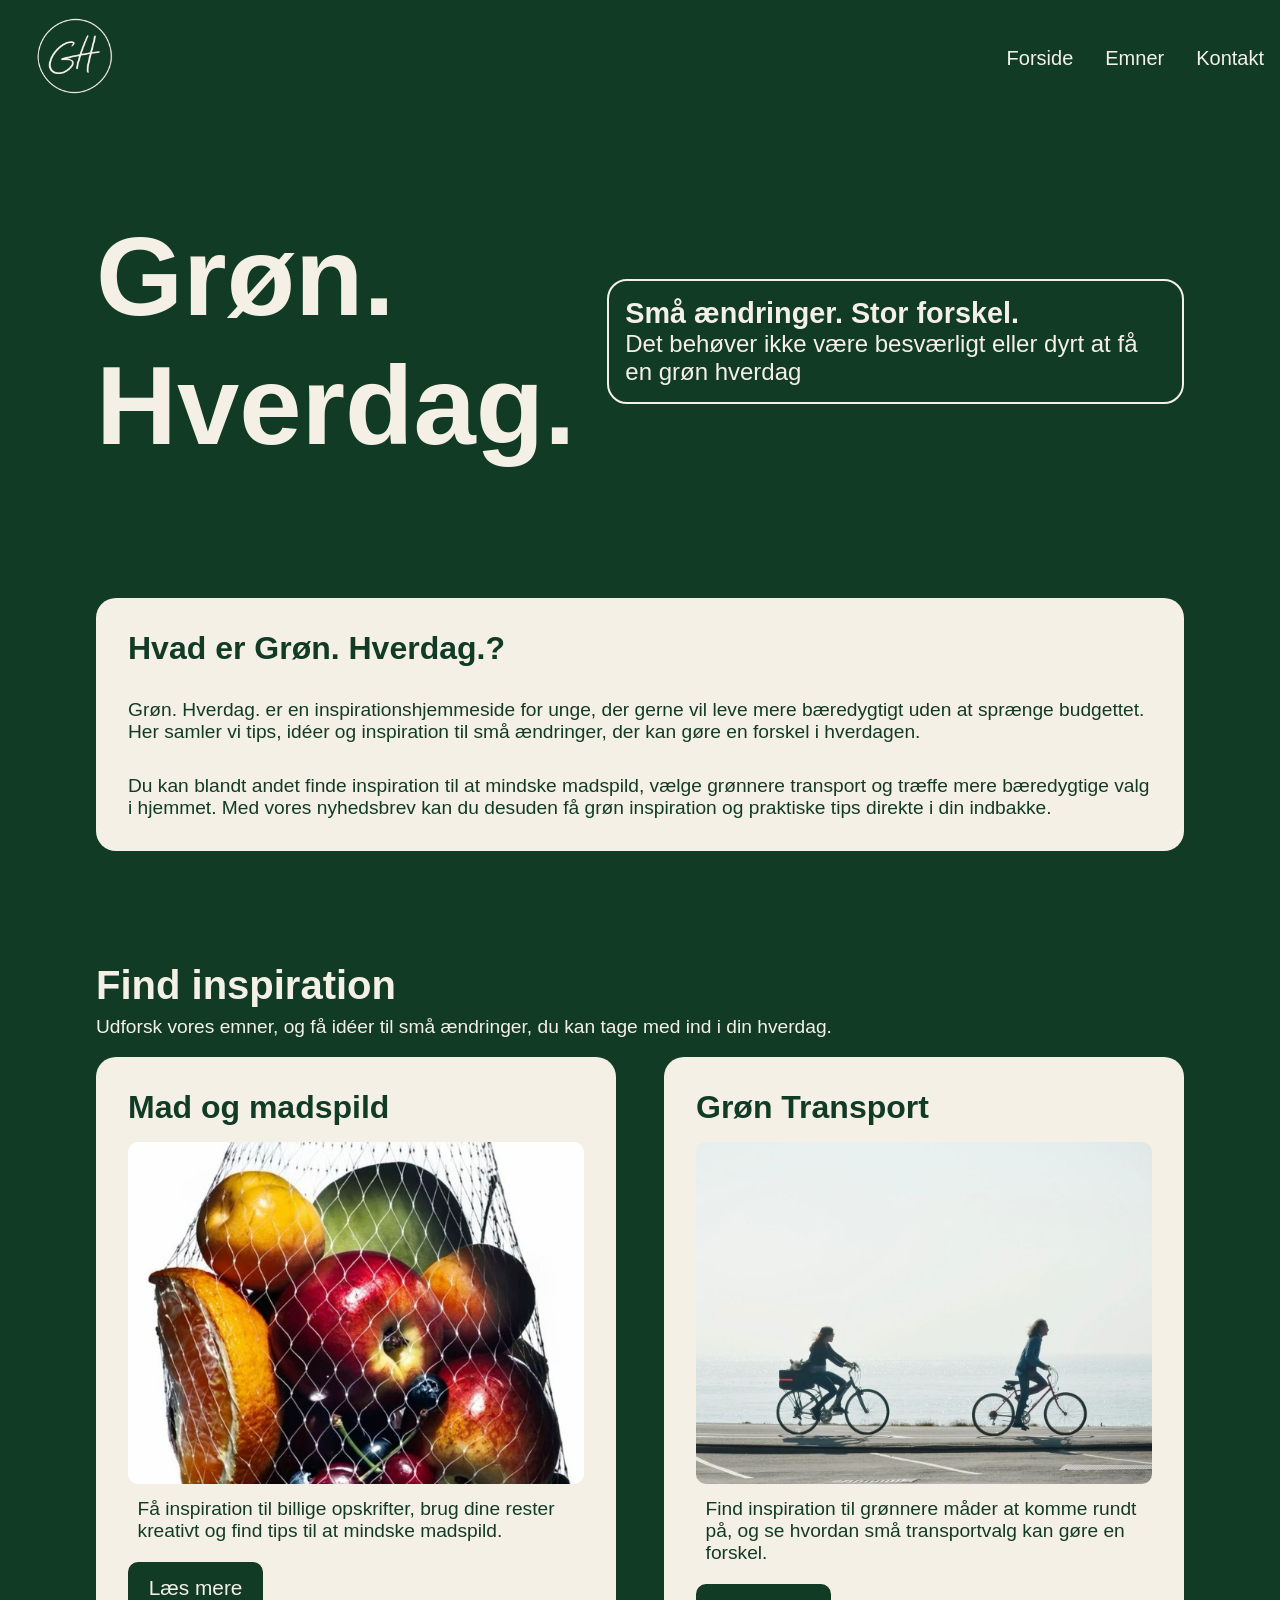
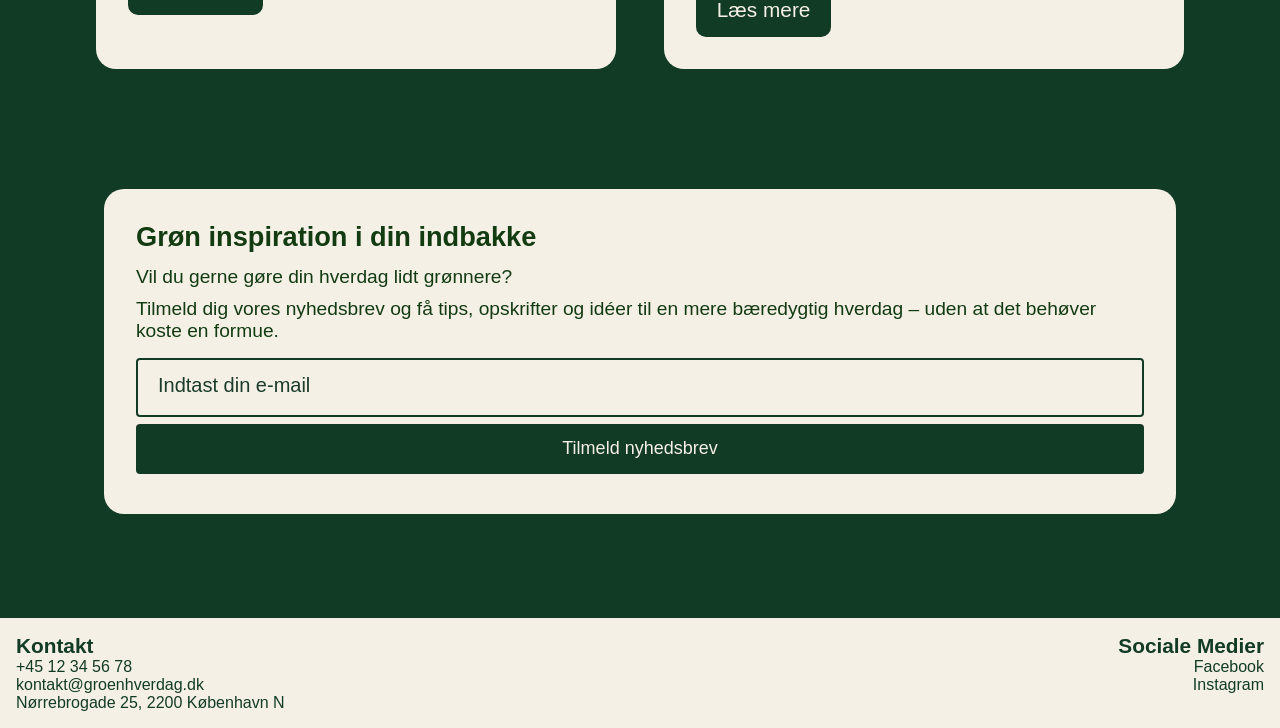
==== index.html @ bbac8c25 "Add files via upload" ====
<!DOCTYPE html>
<html lang="da">
<head>
    <meta charset="UTF-8">
    <meta name="viewport" content="width=device-width, initial-scale=1.0">
    <title>Forside</title>
    <link rel="stylesheet" href="css/style.css">
</head>
<body>
    <header>
         <a href="index.html"><img src="img/logo.img.png" alt="Grøn. Hverdag. logo"></a>
        <nav>
            <ul>
                <li><a href="index.html">Forside</a></li>
                <li><a href="mad-og-madspild.html">Emner</a></li>
                <li><a href="kontakt.html">Kontakt</a></li>
            </ul>
        </nav>
    </header>

    <main>
        <section class="hero">
            <h1>Grøn. <br> Hverdag.</h1> <!-- br at for at lave linjeskift-->
                <div class="hero-box">
                    <h2>Små ændringer. Stor forskel.</h2>
                    <p>
                        Det behøver ikke være besværligt eller dyrt at få en grøn hverdag
                    </p>
                </div>

        </section>

        <section class="groen-hverdag">
            <h2>Hvad er Grøn. Hverdag.?</h2>
                <p>Grøn. Hverdag. er en inspirationshjemmeside for unge, der gerne vil leve mere bæredygtigt uden at sprænge budgettet. Her samler vi tips, idéer og inspiration til små ændringer, der kan gøre en forskel i hverdagen. </p> 
                <p>Du kan blandt andet finde inspiration til at mindske madspild, vælge grønnere transport og træffe mere bæredygtige valg i hjemmet. Med vores nyhedsbrev kan du desuden få grøn inspiration og praktiske tips direkte i din indbakke.</p>
            
        </section>

        <section class="inspiration">
            <h2>Find inspiration</h2>
            <p>Udforsk vores emner, og få idéer til små ændringer, du kan tage med ind i din hverdag.</p>

                <div class="inspiration-cards">
                    
                    <div class="inspiration-card-mad">
                    <h3>Mad og madspild</h3>
                    <img src="img/madspild.jpg" alt="Friske frugter i et net">
                    <p>Få inspiration til billige opskrifter, brug dine rester kreativt og find tips til at mindske madspild.</p>
                    <a href="mad-og-madspild.html">Læs mere</a>
                    </div>

                    <div class="inspiration-card-transport">
                    <h3>Grøn Transport</h3>
                    <img src="img/groen-transport.jpg" alt="To mennesker som cykler ved vandet på en cykelsti">
                    <p>Find inspiration til grønnere måder at komme rundt på, og se hvordan små transportvalg kan gøre en forskel.</p>
                    <a href="#">Læs mere</a>
                    </div>

                </div>
        </section>

        <section class="nyhedsbrev">
            <h2>Grøn inspiration i din indbakke</h2>
                <p>Vil du gerne gøre din hverdag lidt grønnere?</p> 
               <p>Tilmeld dig vores nyhedsbrev og få tips, opskrifter og idéer til en mere bæredygtig hverdag – uden at det behøver koste en formue.</p>
                
                <form>
                    <label for="mail" class="visually-hidden">Din e-mail</label> <!--For den stadig er brugervenlig til skærmlæsning-->
                    <input id="mail" type="email" required placeholder="Indtast din e-mail">
                    <input type="submit" name="submit" value="Tilmeld nyhedsbrev">
                </form>
        </section>
    </main>

    <footer>
        <section class="kontakt">
             <h2>Kontakt</h2>
            <a href="tel: +4512345678">+45 12 34 56 78</a>
            <a href="mailto: kontakt@groenhverdag.dk">kontakt@groenhverdag.dk</a>
            <p>Nørrebrogade 25, 2200 København N</p>
        </section>
           
        <section class="sociale-medier">
            <h2>Sociale Medier</h2>
            <a href="#">Facebook</a>
            <a href="#">Instagram</a>
        </section>
    </footer>
</body>
</html>
---- css/style.css ----
* {
    margin: 0;
    box-sizing: border-box; 
}

/*Generelt*/
body {
    font-family: Arial, Helvetica, sans-serif;
    background-color: #123B25;
}

/*Bileder*/
img {
    max-width: 100%; /*billeder kan aldrig blive større end dens dimensioner*/
    height: auto; /*Bevarer billedernes proportioner.*/
}

/*header*/
header {
    display: flex;
    flex-direction: row; /*placerer logo og navigation under hinanden.*/
    justify-content: space-between;
    align-items: center;
    padding: 1em;
}

header img { /*kalder på img inde i header*/
    width: 120px; 
}

nav ul {
    display: flex;
    justify-content: center;
    gap: 2em;
    list-style: none;
}

nav a {
    text-decoration: none;
    color: #F5F0E6; 
    font-size: 20px;
}

a:hover {
    text-decoration: underline;
    color: #F5F0E6; 
}

/*Footer*/
footer{
    background-color: #F5F0E6;
    padding: 1em;
    display: flex;
    flex-direction: column;
    gap: 2em;
    text-align: center;
}

footer h2{
    background-color: #F5F0E6;
    color: #123B25;
    font-size: 1.3em;
}

footer p {
    background-color: #F5F0E6;
    color: #123B25;
}

footer a {
    background-color: #F5F0E6;
    color: #123B25;
    display: block;
    text-decoration: none;
}

footer a:hover{
    text-decoration: underline;
    color: #123B25;
}
    

/*Hero på allesider*/
.hero {
    display: flex;
    flex-direction: column; /*placerer elementerne under hinanden.*/
    align-items: flex-start; /*starter fra ve*/
    padding: 1em;
    color: #F5F0E6;
}

.hero h1 {
    font-size: 5em;
    padding: 1rem;
}

.hero-box{
    margin: 1rem;
    padding: 1rem;
    border: #F5F0E6 solid 2px;
    border-radius: 20px;
}

.hero-box h2{
    font-size: 1.5em;
}

.hero p {
    font-size: 1.2em;
}

/*FORSIDE*/
/*Hvad er Grøn.Hverdag.? afsnit*/
.groen-hverdag {
    background-color: #F5F0E6;
    border-radius: 20px;
    padding: 1rem;
    margin: 2rem;
}

.groen-hverdag h2 {
    background-color: #F5F0E6; 
    color: #123B25;
    font-size: 2em;
    padding: 1rem;
}

.groen-hverdag p {
    background-color: #F5F0E6; 
    color: #123B25;
    font-size: 1.2em;
    padding: 1rem;
}

/*Find inspiration afsnit*/
.inspiration{
    margin: 1rem;
    padding: 1rem;
}

.inspiration h2 {
    color: #F5F0E6;
    font-size: 2.5em;
    margin-bottom: 0.5rem;
}

.inspiration p {
    color: #F5F0E6;
    font-size: 1.2em;
    margin-bottom: 1em;
}

.inspiration a {
    display: inline-block;
    background-color: #123B25;
    color: #F5F0E6;
    text-decoration: none;
    padding: 0.7em 1em;
    border-radius: 10px;
    margin-top: 0.5em;
    font-size: 1.3em;
}

.inspiration a:hover {
    text-decoration: underline;
    color: #F5F0E6;
}

.inspiration-cards {
    display: flex;
    flex-direction: column;
    gap: 2em;
    
}

.inspiration-cards img{
    border-radius: 10px;
}

.inspiration-cards h3 {
    color: #123B25;
    background-color: #F5F0E6;
    font-size: 2em;
    margin-bottom: 0.5em;
}

.inspiration-cards p {
    color: #123B25;
    background-color: #F5F0E6;
    font-size: 1.2em;
    margin: 0.5em;
} 

.inspiration-card-mad, .inspiration-card-transport {
    background-color: #F5F0E6;
    padding: 2em;
    border-radius: 20px;
}

/*Nyhedsbrev tilmelding*/
.nyhedsbrev {
    background-color: #F5F0E6;
    color: #123B25;
    margin: 2rem;
    padding: 2rem;
    border-radius: 20px;
}

.nyhedsbrev h2 {
    background-color: #F5F0E6;
    color: #123b12;
    font-size: 1.7em;
    margin-bottom: 0.5em;
}

.nyhedsbrev form{
    background-color: #F5F0E6;
    margin-bottom: 0.5em;
}

.nyhedsbrev p {
    background-color: #F5F0E6;
    color: #123b12;
    font-size: 1.2em;
    margin-bottom: 0.5em;
}

.nyhedsbrev input[type=email] {
    background-color: #F5F0E6;
    width: 100%;
    padding: 1.5em;
    border: 2px solid #123B25;
    border-radius: 4px;
    margin-top: 0.5em;
    margin-bottom: 0.5em;
}

.nyhedsbrev input[type=submit] {
    background-color: #123B25;
    color: #F5F0E6;
    padding: 0.8em 1.5em;
    border: none;
    border-radius: 4px;
    width:100%;
    font-size: 18px;
    cursor: pointer; /*viser en hånd, når musen holdes over knappen.*/
}


/*HUSK AT FORKLAR*/
.visually-hidden{
    border: 0;
	clip: rect(0 0 0 0);
	height: 1px;
	margin: -1px;
	overflow: hidden;
	padding: 0;
	position: absolute;
	width: 1px;
}

/*Mad og madspild*/
.tips-box {
    background-color: #F5F0E6;
    border-radius: 20px;
    padding: 2rem;
    margin: 2rem;
}

.tips-box h2{
    background-color: #F5F0E6; 
    color: #123B25;
    font-size: 2em;
    margin-bottom: 0.5em;
}

.tips-box h3 {
    background-color: #F5F0E6; 
    color: #123B25;
    font-size: 1.5em;
    margin-bottom: 0.3rem;
}

.tips-box p {
    background-color: #F5F0E6; 
    color: #123B25;
    font-size: 1.2em;
    margin-bottom: 1em;
}

/*Opskifter afsnit*/
.opskrifter{
    margin: 1rem;
    padding: 1rem;
}

.opskrifter h2 {
    color: #F5F0E6;
    font-size: 2.5em;
    margin-bottom: 0.3em;
}

.opskrifter-cards {
    display: flex;
    flex-direction: column;
    gap: 2em;
}

.opskrifter-cards-1, .opskrifter-cards-2, .opskrifter-cards-3, .opskrifter-cards-4 {
    background-color: #F5F0E6;
    padding: 2em;
    border-radius: 20px;
    margin-bottom: 1em;
}

.opskrifter-cards img{
    border-radius: 10px;
}

.opskrifter-cards h3 {
    color: #123B25;
    background-color: #F5F0E6;
    font-size: 2em;
    margin-bottom: 0.5em;
}

.opskrifter-cards p {
    color: #123B25;
    background-color: #F5F0E6;
    font-size: 1.2em;
    margin: 0.5em ;
} 

.opskrifter a {
    display: inline-block;
    background-color: #123B25;
    color: #F5F0E6;
    text-decoration: none;
    padding: 0.7em 1em;
    border-radius: 10px;
    margin-top: 0.5em;
    font-size: 1.3em;
}

.opskrifter a:hover {
    text-decoration: underline;
    color: #F5F0E6;
}

/*Kontakt-siden*/
.kontakt-form{
    background-color: #F5F0E6;
    color: #123B25;
    padding: 1.3em;
    margin: 2em;
    border-radius: 20px;
    margin-bottom: 5em;
}

.kontakt-form input, .kontakt-form textarea {
    background-color: #F5F0E6;
    width: 100%;
    padding: 1.5em;
    border: 2px solid #123B25;
    border-radius: 4px;
    margin-top: 0.5em;
    margin-bottom: 2.5em;
}

.kontakt-form h2 {
    background-color: #F5F0E6;
    color: #123B25;
    margin-bottom: 0.5em;
    font-size: 2.5em;
}

.kontakt-form form{
    background-color: #F5F0E6;
    color: #123B25;
    margin-bottom: 0.5em;
}

.kontakt-form label {
    background-color: #F5F0E6;
    color: #123B25;
    font-size: 1.5em;
    margin-bottom: 2em;
}

.kontakt-form input[type=submit] {
    background-color: #123B25;
    color: #F5F0E6;
    padding: 0.8em 1.5em;
    border: none;
    border-radius: 4px;
    width:100%;
    font-size: 18px;
    cursor: pointer;
}

::placeholder {
    color: #1b3c2a;
    font-size: 1.5em;
}

input[type=submit]:hover {
  background-color: #C16010;
  transition: 0.5s;
}

/*Desktop-version*/
@media screen and (min-width:769px) {
   /*Footer*/
   footer{
        flex-direction: row;
        justify-content: space-between;
        align-items: start;
        background-color: #F5F0E6;
   }

   .kontakt{
        text-align: left;
   }

   .sociale-medier{
        text-align: right;
   }

    /*Forside*/
    .hero {
        flex-direction: row;
        justify-content: space-between;
        align-items: center;
        margin: 4em;
    }

    .hero h1 {
        font-size: 7em;
    }

    .hero-box h2{
        font-size: 1.8em;
    }

    .hero p {
        font-size: 1.5em;
    }

    .groen-hverdag{
        margin: 6em;
    }

    .inspiration {
        margin: 5em;
    }

    .inspiration-cards {
        flex-direction: row;
        gap: 3em;
    }

    .nyhedsbrev {
        margin: 6.5em;
    }

    .tips-box {
        margin: 5em;
    }

    .opskrifter {
        margin: 4em;
    }

    .opskrifter-cards {
        display: grid;
        grid-template-columns: 1fr 1fr;
        gap: 2em;
    }

    .kontakt-form {
        max-width: 700px;
        margin: 0 auto;
        margin-bottom: 5em;
    }
}
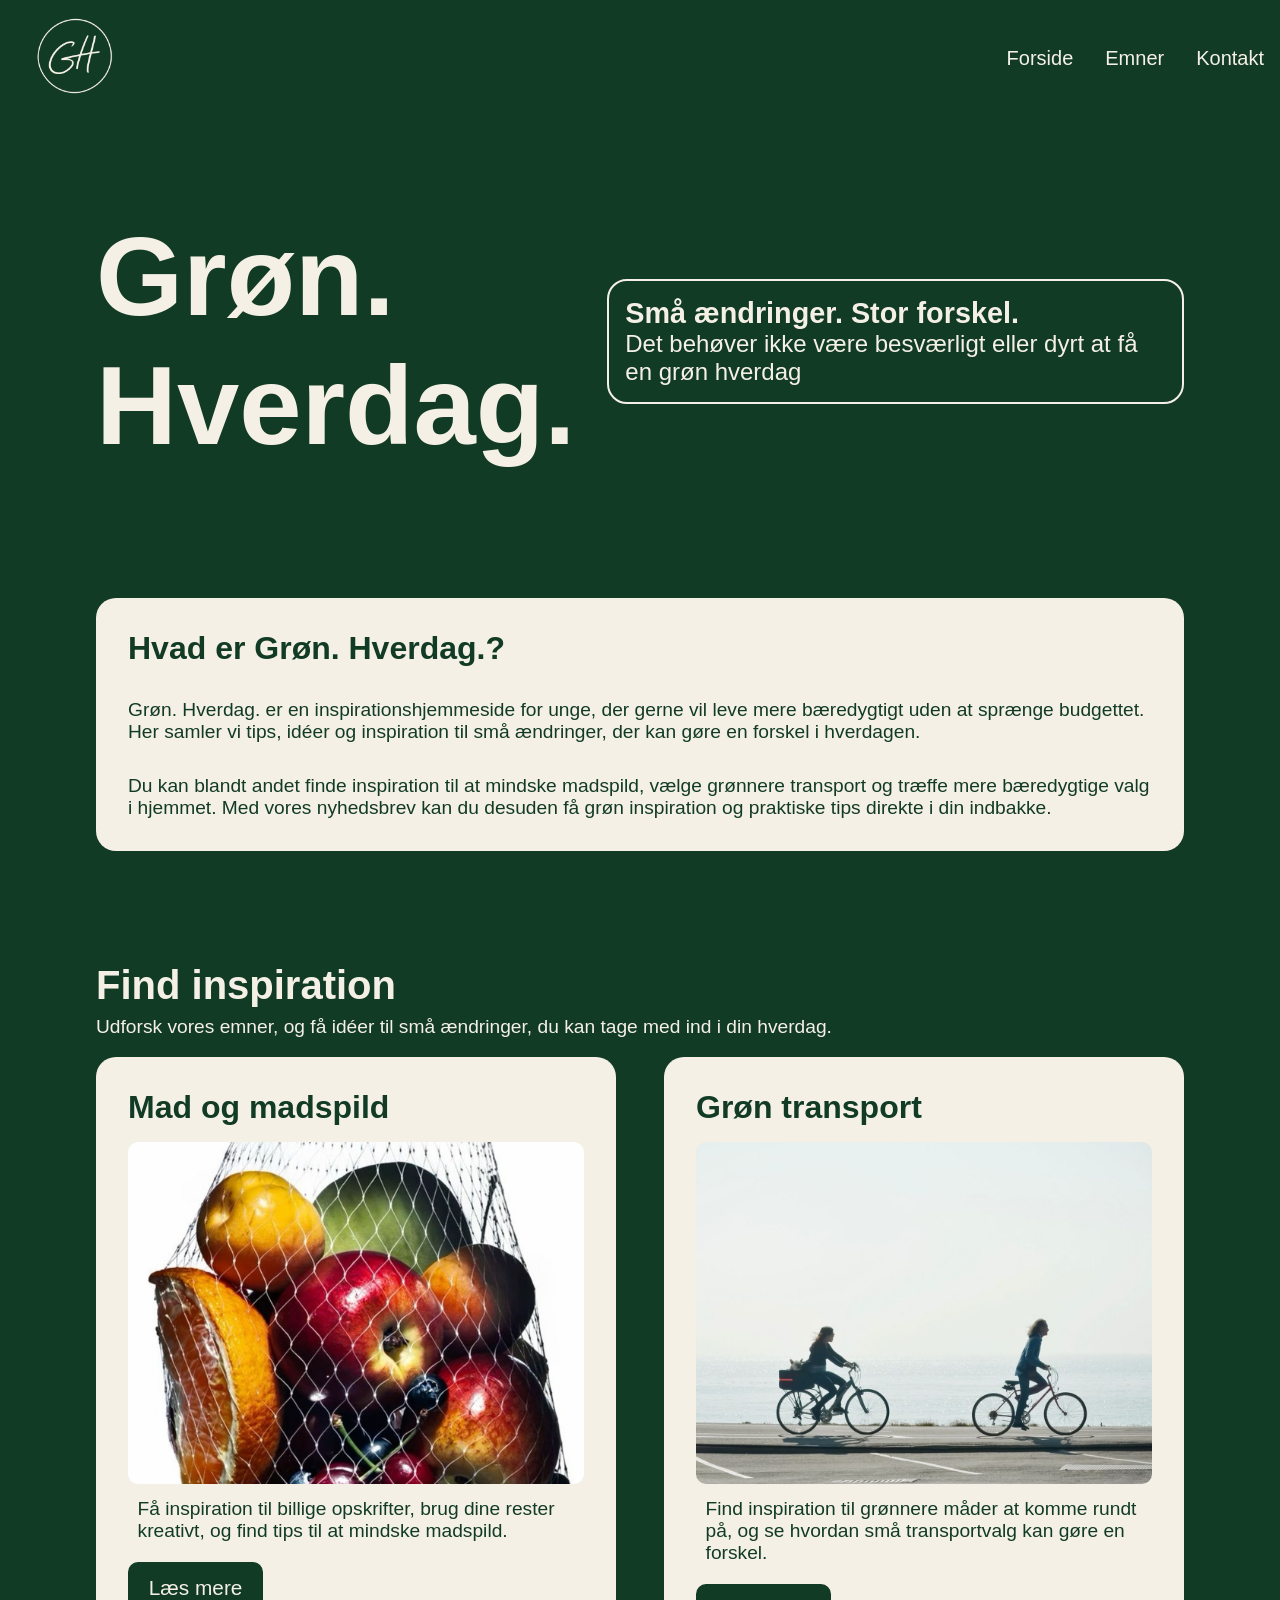
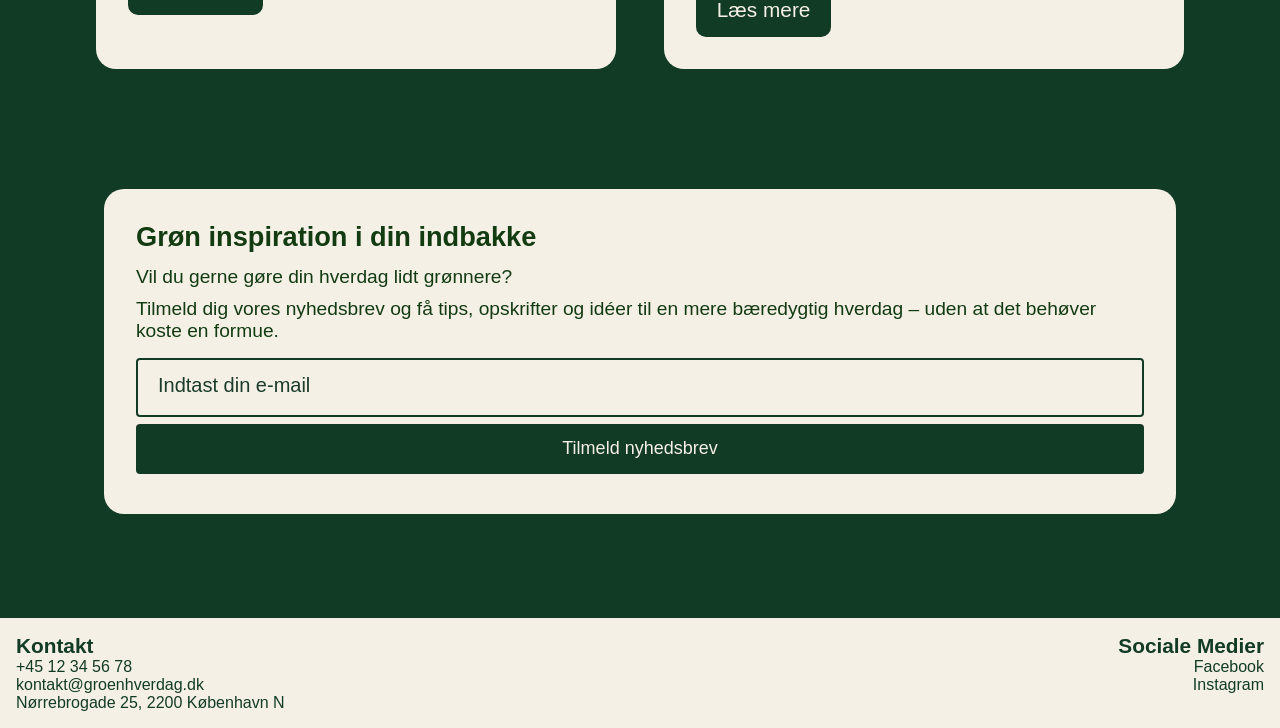
==== commit f2337072: "version 2" ====
--- a/index.html
+++ b/index.html
@@ -46,12 +46,12 @@
                     <div class="inspiration-card-mad">
                     <h3>Mad og madspild</h3>
                     <img src="img/madspild.jpg" alt="Friske frugter i et net">
-                    <p>Få inspiration til billige opskrifter, brug dine rester kreativt og find tips til at mindske madspild.</p>
+                    <p>Få inspiration til billige opskrifter, brug dine rester kreativt, og find tips til at mindske madspild.</p>
                     <a href="mad-og-madspild.html">Læs mere</a>
                     </div>
 
                     <div class="inspiration-card-transport">
-                    <h3>Grøn Transport</h3>
+                    <h3>Grøn transport</h3>
                     <img src="img/groen-transport.jpg" alt="To mennesker som cykler ved vandet på en cykelsti">
                     <p>Find inspiration til grønnere måder at komme rundt på, og se hvordan små transportvalg kan gøre en forskel.</p>
                     <a href="#">Læs mere</a>
@@ -76,8 +76,8 @@
     <footer>
         <section class="kontakt">
              <h2>Kontakt</h2>
-            <a href="tel: +4512345678">+45 12 34 56 78</a>
-            <a href="mailto: kontakt@groenhverdag.dk">kontakt@groenhverdag.dk</a>
+            <a href="tel:+4512345678">+45 12 34 56 78</a>
+            <a href="mailto:kontakt@groenhverdag.dk">kontakt@groenhverdag.dk</a>
             <p>Nørrebrogade 25, 2200 København N</p>
         </section>
            
--- a/css/style.css
+++ b/css/style.css
@@ -404,7 +404,7 @@
 }
 
 input[type=submit]:hover {
-  background-color: #C16010;
+  background-color: #2D6843;
   transition: 0.5s;
 }
 
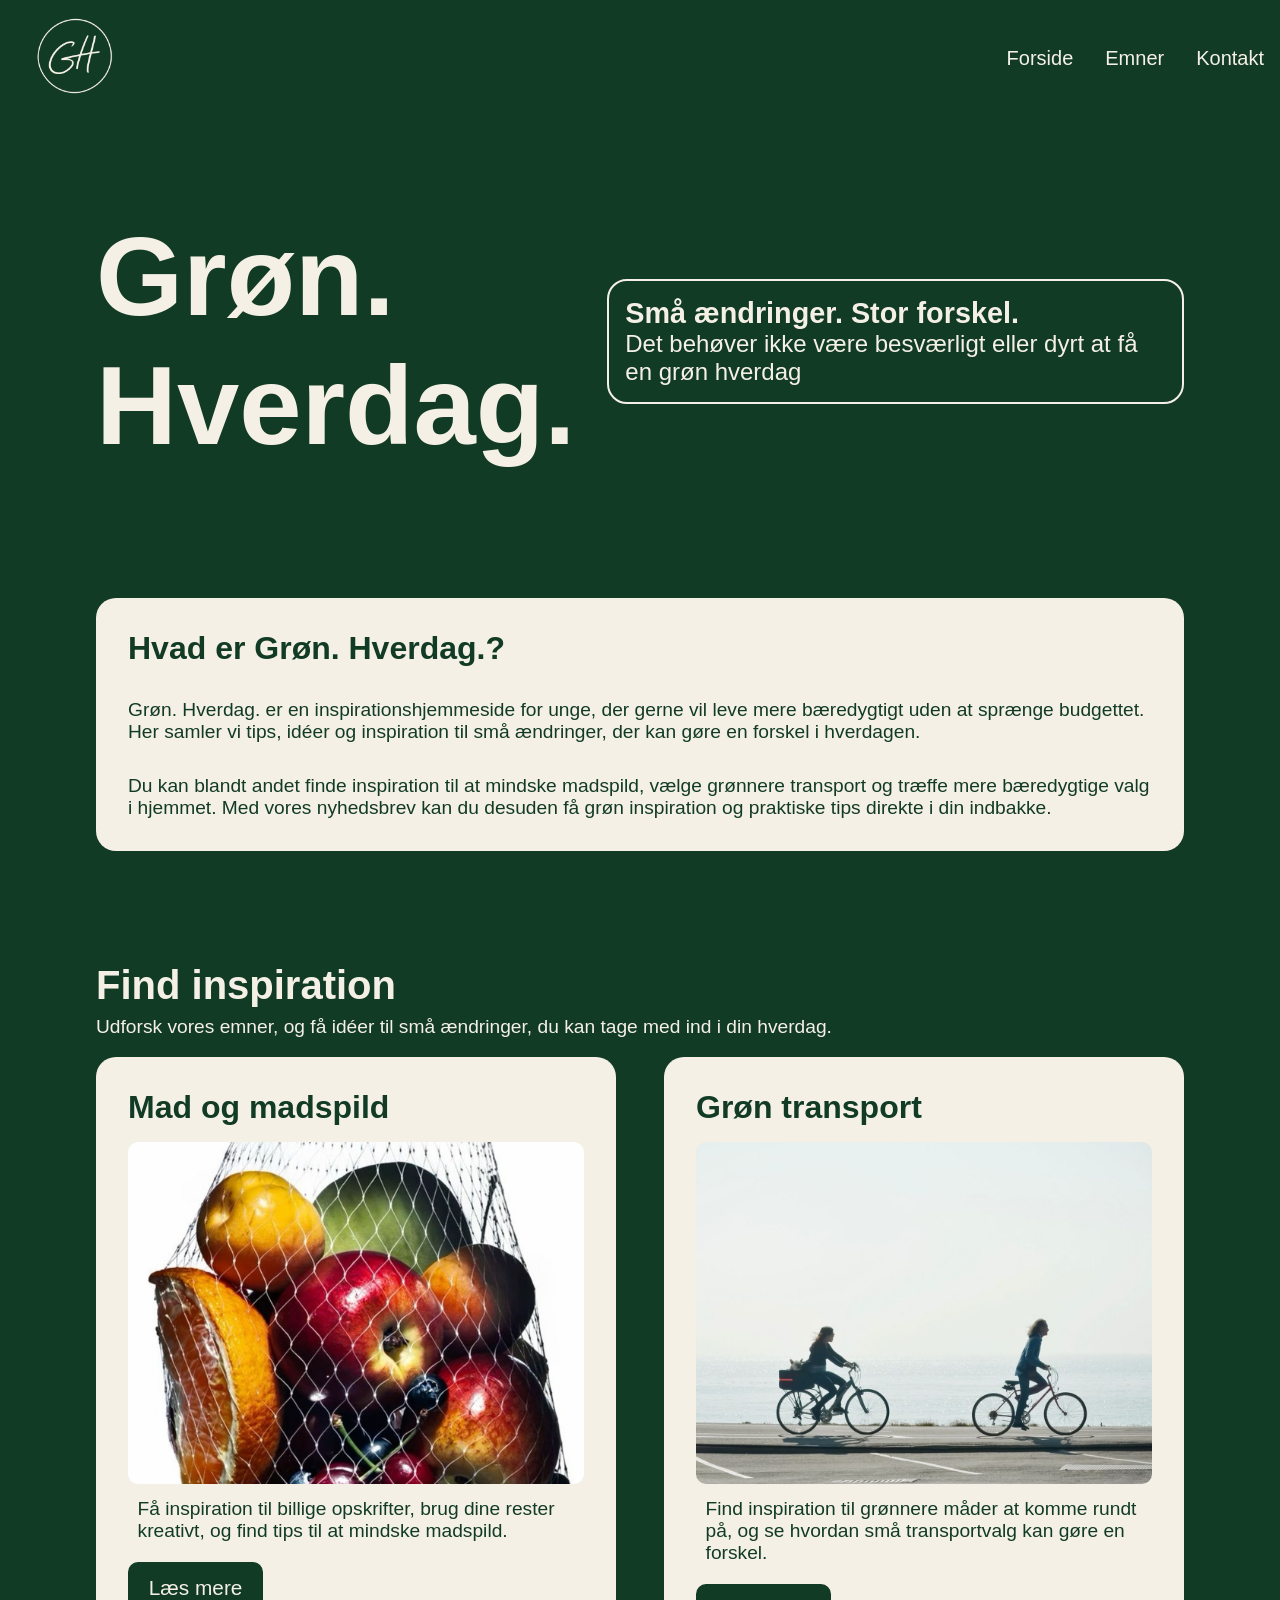
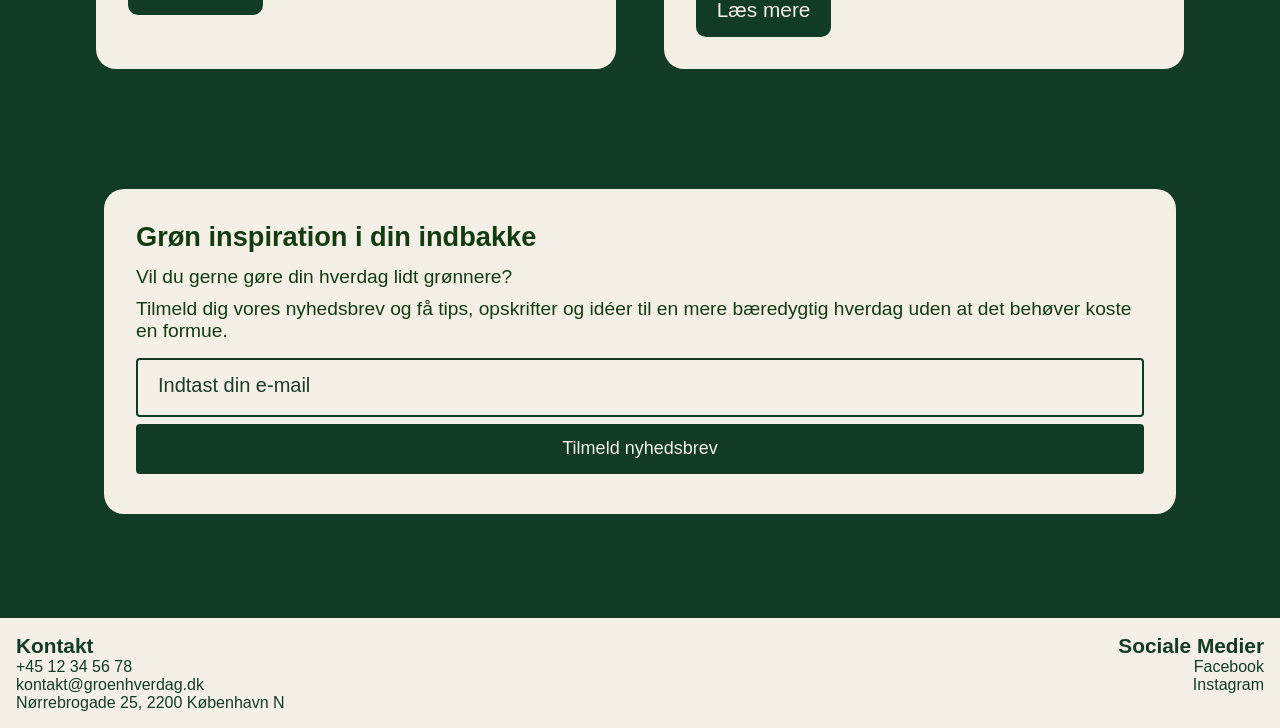
==== commit 72a776c6: "Rettet til så den er nemmere at læse" ====
--- a/index.html
+++ b/index.html
@@ -63,10 +63,10 @@
         <section class="nyhedsbrev">
             <h2>Grøn inspiration i din indbakke</h2>
                 <p>Vil du gerne gøre din hverdag lidt grønnere?</p> 
-               <p>Tilmeld dig vores nyhedsbrev og få tips, opskrifter og idéer til en mere bæredygtig hverdag – uden at det behøver koste en formue.</p>
+               <p>Tilmeld dig vores nyhedsbrev og få tips, opskrifter og idéer til en mere bæredygtig hverdag uden at det behøver koste en formue.</p>
                 
                 <form>
-                    <label for="mail" class="visually-hidden">Din e-mail</label> <!--For den stadig er brugervenlig til skærmlæsning-->
+                    <label for="mail" class="visually-hidden">Din e-mail</label> <!--For at den stadig er brugervenlig til skærmlæsning-->
                     <input id="mail" type="email" required placeholder="Indtast din e-mail">
                     <input type="submit" name="submit" value="Tilmeld nyhedsbrev">
                 </form>
--- a/css/style.css
+++ b/css/style.css
@@ -9,11 +9,13 @@
     background-color: #123B25;
 }
 
+
 /*Bileder*/
 img {
     max-width: 100%; /*billeder kan aldrig blive større end dens dimensioner*/
     height: auto; /*Bevarer billedernes proportioner.*/
 }
+
 
 /*header*/
 header {
@@ -24,7 +26,7 @@
     padding: 1em;
 }
 
-header img { /*kalder på img inde i header*/
+header img { 
     width: 120px; 
 }
 
@@ -45,6 +47,7 @@
     text-decoration: underline;
     color: #F5F0E6; 
 }
+
 
 /*Footer*/
 footer{
@@ -109,6 +112,7 @@
     font-size: 1.2em;
 }
 
+
 /*FORSIDE*/
 /*Hvad er Grøn.Hverdag.? afsnit*/
 .groen-hverdag {
@@ -131,6 +135,7 @@
     font-size: 1.2em;
     padding: 1rem;
 }
+
 
 /*Find inspiration afsnit*/
 .inspiration{
@@ -196,6 +201,7 @@
     padding: 2em;
     border-radius: 20px;
 }
+
 
 /*Nyhedsbrev tilmelding*/
 .nyhedsbrev {
@@ -247,8 +253,7 @@
 }
 
 
-/*HUSK AT FORKLAR*/
-.visually-hidden{
+.visually-hidden{ /*Gør der usynligt på hjemmesiden*/
     border: 0;
 	clip: rect(0 0 0 0);
 	height: 1px;
@@ -259,6 +264,8 @@
 	width: 1px;
 }
 
+
+
 /*Mad og madspild*/
 .tips-box {
     background-color: #F5F0E6;
@@ -346,6 +353,8 @@
     text-decoration: underline;
     color: #F5F0E6;
 }
+
+
 
 /*Kontakt-siden*/
 .kontakt-form{
@@ -407,6 +416,8 @@
   background-color: #2D6843;
   transition: 0.5s;
 }
+
+
 
 /*Desktop-version*/
 @media screen and (min-width:769px) {
@@ -426,6 +437,7 @@
         text-align: right;
    }
 
+
     /*Forside*/
     .hero {
         flex-direction: row;
@@ -463,6 +475,8 @@
         margin: 6.5em;
     }
 
+    
+    /*mad og madspildssiden*/
     .tips-box {
         margin: 5em;
     }
@@ -477,6 +491,8 @@
         gap: 2em;
     }
 
+
+    /*Kontaktsiden*/
     .kontakt-form {
         max-width: 700px;
         margin: 0 auto;
